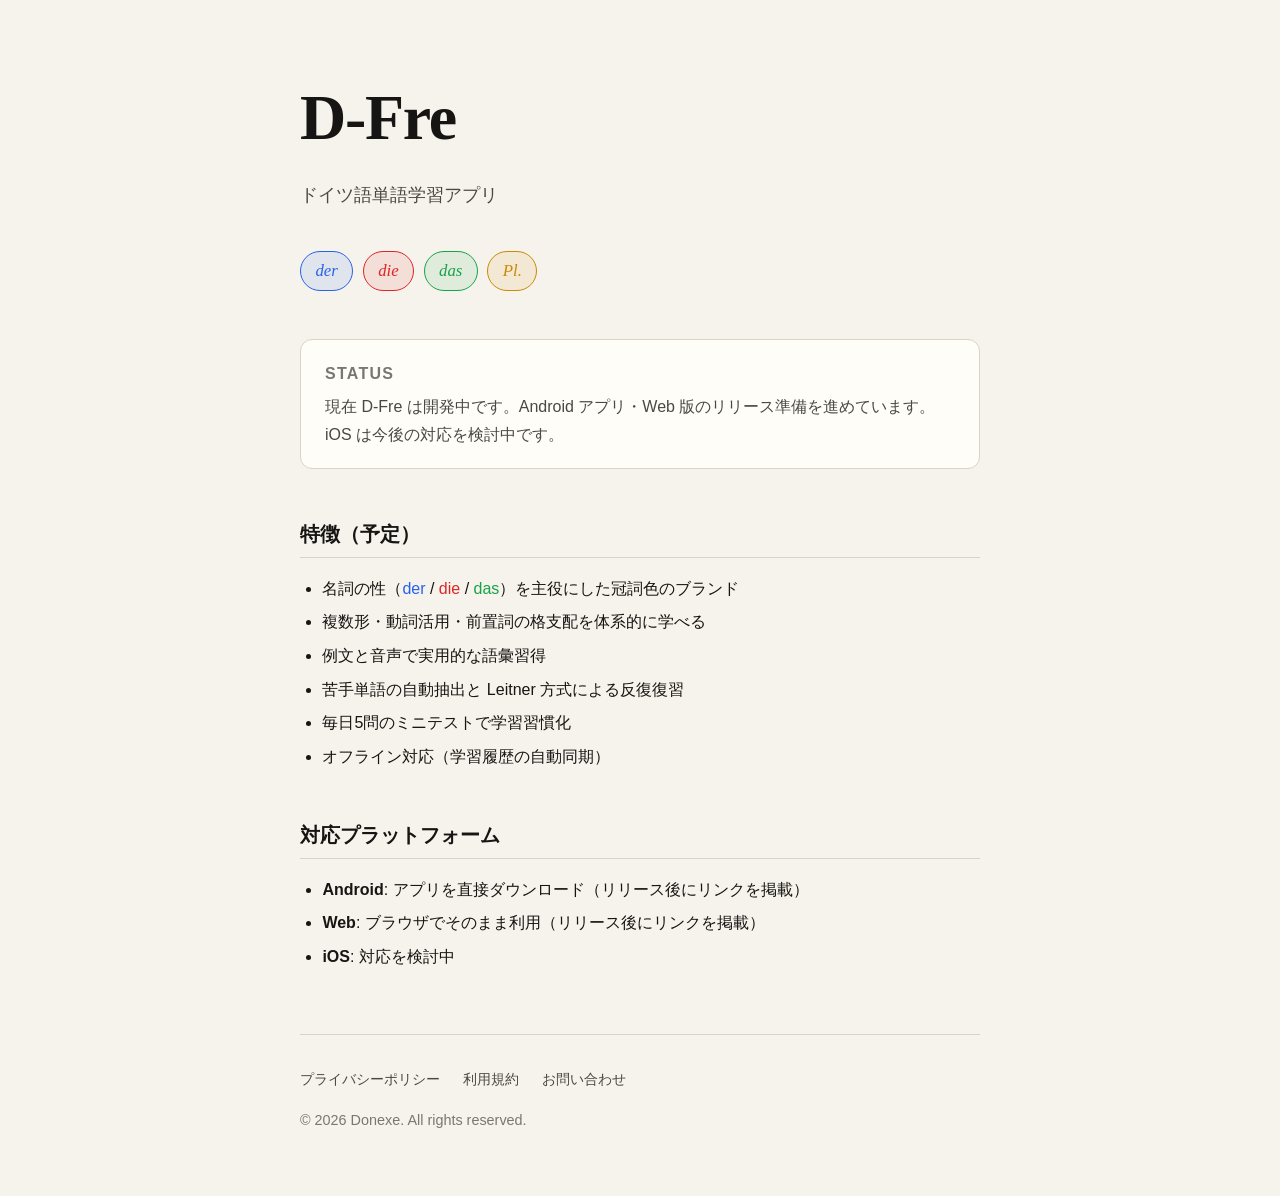
==== index.html @ 9c781c67 "Initial: D-Fre site with privacy policy, terms, and LP placeholder" ====
<!doctype html>
<html lang="ja">
<head>
  <meta charset="utf-8" />
  <meta name="viewport" content="width=device-width, initial-scale=1" />
  <title>D-Fre — ドイツ語単語学習アプリ</title>
  <meta name="description" content="D-Fre は、名詞の性・複数形・動詞活用・前置詞の格支配を主役に据えたドイツ語単語学習アプリです。" />
  <meta property="og:title" content="D-Fre — ドイツ語単語学習アプリ" />
  <meta property="og:description" content="冠詞色・例文・音声・苦手復習でドイツ語の語彙を体系的に。" />
  <meta property="og:type" content="website" />
  <style>
    :root {
      --paper: #f6f3ec;
      --card: #fffdf7;
      --ink: #161513;
      --ink-2: #4b4844;
      --ink-3: #7a7771;
      --rule: #d8d3c4;
      --link: #2563eb;
      --der: #2563eb;
      --die: #dc2626;
      --das: #16a34a;
      --plural: #ca8a04;
    }
    @media (prefers-color-scheme: dark) {
      :root {
        --paper: #14130f;
        --card: #1a1914;
        --ink: #f1ede2;
        --ink-2: #b8b4a7;
        --ink-3: #7e7a6e;
        --rule: #2e2c25;
        --link: #6b9dff;
        --der: #6b9dff;
        --die: #f06770;
        --das: #5fc77b;
        --plural: #e9c553;
      }
    }
    * { box-sizing: border-box; }
    body {
      margin: 0;
      padding: 0;
      font-family: "Hiragino Sans", "Yu Gothic", -apple-system, BlinkMacSystemFont, "Segoe UI", sans-serif;
      color: var(--ink);
      background: var(--paper);
      -webkit-font-smoothing: antialiased;
      line-height: 1.7;
    }
    .wrap { max-width: 720px; margin: 0 auto; padding: 4rem 1.25rem; }
    .brand {
      font-family: "Hiragino Mincho ProN", "Yu Mincho", serif;
      font-size: 4rem;
      letter-spacing: -0.02em;
      margin: 0 0 0.5rem;
    }
    .tagline { color: var(--ink-2); font-size: 1.1rem; margin: 0 0 2.5rem; }
    .articles {
      display: flex;
      gap: 0.6rem;
      flex-wrap: wrap;
      margin-bottom: 3rem;
    }
    .chip {
      font-family: "Hiragino Mincho ProN", serif;
      font-style: italic;
      font-size: 1.05rem;
      padding: 0.3rem 0.9rem;
      border-radius: 999px;
      border: 1px solid currentColor;
      background: color-mix(in oklab, currentColor 10%, transparent);
    }
    .chip.der { color: var(--der); }
    .chip.die { color: var(--die); }
    .chip.das { color: var(--das); }
    .chip.plural { color: var(--plural); }

    .status {
      background: var(--card);
      border: 1px solid var(--rule);
      border-radius: 12px;
      padding: 1.25rem 1.5rem;
      margin-bottom: 2.5rem;
    }
    .status h2 {
      margin: 0 0 0.4rem;
      font-size: 1rem;
      color: var(--ink-3);
      font-weight: 600;
      letter-spacing: 0.08em;
      text-transform: uppercase;
    }
    .status p { margin: 0; color: var(--ink-2); }

    h2.section {
      margin-top: 3rem;
      font-size: 1.25rem;
      border-bottom: 1px solid var(--rule);
      padding-bottom: 0.4rem;
    }
    ul.features { padding-left: 1.4rem; }
    ul.features li { margin-bottom: 0.4rem; }

    footer {
      margin-top: 4rem;
      padding-top: 2rem;
      border-top: 1px solid var(--rule);
      font-size: 0.9rem;
      color: var(--ink-3);
    }
    footer a {
      color: var(--ink-2);
      text-decoration: none;
      margin-right: 1.2rem;
    }
    footer a:hover { color: var(--link); }
    .copyright { display: block; margin-top: 1rem; color: var(--ink-3); }
  </style>
</head>
<body>

<main class="wrap">

  <h1 class="brand">D-Fre</h1>
  <p class="tagline">ドイツ語単語学習アプリ</p>

  <div class="articles" aria-label="冠詞色">
    <span class="chip der">der</span>
    <span class="chip die">die</span>
    <span class="chip das">das</span>
    <span class="chip plural">Pl.</span>
  </div>

  <section class="status">
    <h2>Status</h2>
    <p>現在 D-Fre は開発中です。Android アプリ・Web 版のリリース準備を進めています。iOS は今後の対応を検討中です。</p>
  </section>

  <h2 class="section">特徴（予定）</h2>
  <ul class="features">
    <li>名詞の性（<span style="color:var(--der)">der</span> / <span style="color:var(--die)">die</span> / <span style="color:var(--das)">das</span>）を主役にした冠詞色のブランド</li>
    <li>複数形・動詞活用・前置詞の格支配を体系的に学べる</li>
    <li>例文と音声で実用的な語彙習得</li>
    <li>苦手単語の自動抽出と Leitner 方式による反復復習</li>
    <li>毎日5問のミニテストで学習習慣化</li>
    <li>オフライン対応（学習履歴の自動同期）</li>
  </ul>

  <h2 class="section">対応プラットフォーム</h2>
  <ul class="features">
    <li><strong>Android</strong>: アプリを直接ダウンロード（リリース後にリンクを掲載）</li>
    <li><strong>Web</strong>: ブラウザでそのまま利用（リリース後にリンクを掲載）</li>
    <li><strong>iOS</strong>: 対応を検討中</li>
  </ul>

  <footer>
    <a href="./privacy.html">プライバシーポリシー</a>
    <a href="./terms.html">利用規約</a>
    <a href="mailto:Sikun0708@gmail.com">お問い合わせ</a>
    <span class="copyright">© 2026 Donexe. All rights reserved.</span>
  </footer>

</main>

</body>
</html>
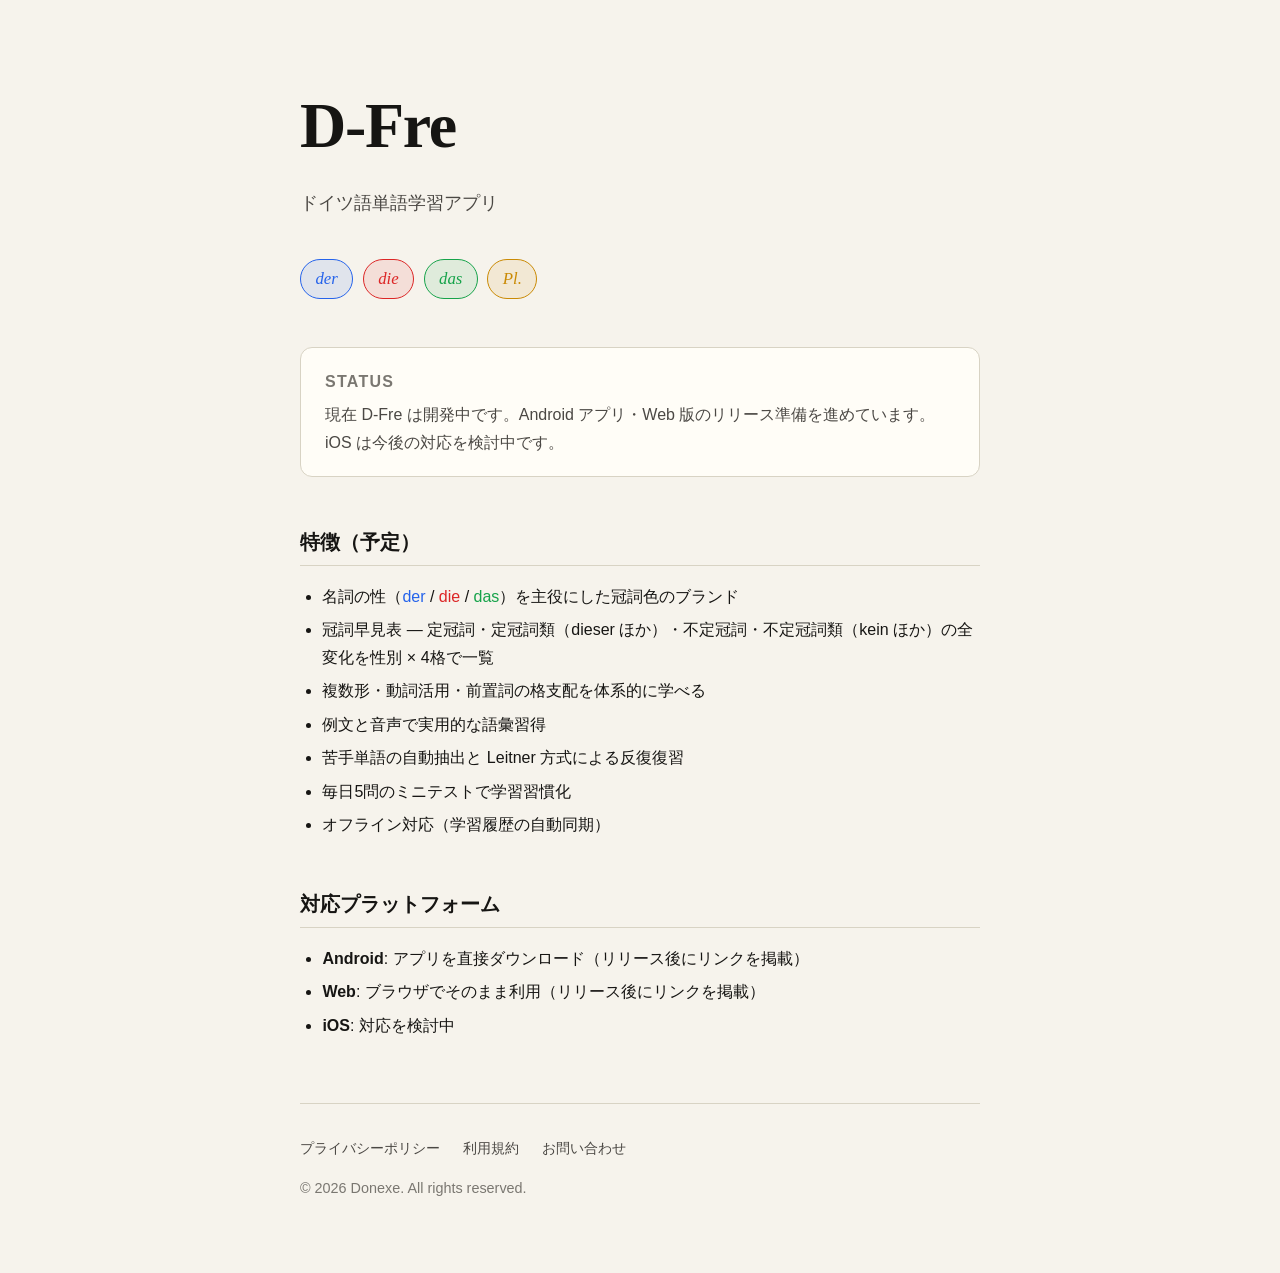
==== commit ac2ee3da: "feat(lp): 共通CSS抽出・a11y・プライバシー実態整合・冠詞早見表 - styles.css 新規（トークン・nav・h2・table・footer 等を集約 Site-3） - 各 HT" ====
--- a/index.html
+++ b/index.html
@@ -8,45 +8,10 @@
   <meta property="og:title" content="D-Fre — ドイツ語単語学習アプリ" />
   <meta property="og:description" content="冠詞色・例文・音声・苦手復習でドイツ語の語彙を体系的に。" />
   <meta property="og:type" content="website" />
+  <link rel="stylesheet" href="./styles.css" />
   <style>
-    :root {
-      --paper: #f6f3ec;
-      --card: #fffdf7;
-      --ink: #161513;
-      --ink-2: #4b4844;
-      --ink-3: #7a7771;
-      --rule: #d8d3c4;
-      --link: #2563eb;
-      --der: #2563eb;
-      --die: #dc2626;
-      --das: #16a34a;
-      --plural: #ca8a04;
-    }
-    @media (prefers-color-scheme: dark) {
-      :root {
-        --paper: #14130f;
-        --card: #1a1914;
-        --ink: #f1ede2;
-        --ink-2: #b8b4a7;
-        --ink-3: #7e7a6e;
-        --rule: #2e2c25;
-        --link: #6b9dff;
-        --der: #6b9dff;
-        --die: #f06770;
-        --das: #5fc77b;
-        --plural: #e9c553;
-      }
-    }
-    * { box-sizing: border-box; }
-    body {
-      margin: 0;
-      padding: 0;
-      font-family: "Hiragino Sans", "Yu Gothic", -apple-system, BlinkMacSystemFont, "Segoe UI", sans-serif;
-      color: var(--ink);
-      background: var(--paper);
-      -webkit-font-smoothing: antialiased;
-      line-height: 1.7;
-    }
+    /* index 固有レイアウト（共通分は styles.css） */
+    body { line-height: 1.7; }
     .wrap { max-width: 720px; margin: 0 auto; padding: 4rem 1.25rem; }
     .brand {
       font-family: "Hiragino Mincho ProN", "Yu Mincho", serif;
@@ -55,12 +20,7 @@
       margin: 0 0 0.5rem;
     }
     .tagline { color: var(--ink-2); font-size: 1.1rem; margin: 0 0 2.5rem; }
-    .articles {
-      display: flex;
-      gap: 0.6rem;
-      flex-wrap: wrap;
-      margin-bottom: 3rem;
-    }
+    .articles { display: flex; gap: 0.6rem; flex-wrap: wrap; margin-bottom: 3rem; }
     .chip {
       font-family: "Hiragino Mincho ProN", serif;
       font-style: italic;
@@ -82,6 +42,7 @@
       padding: 1.25rem 1.5rem;
       margin-bottom: 2.5rem;
     }
+    /* 共通 h2 のボーダー等を打ち消し、ステータス見出し用に上書き */
     .status h2 {
       margin: 0 0 0.4rem;
       font-size: 1rem;
@@ -89,30 +50,16 @@
       font-weight: 600;
       letter-spacing: 0.08em;
       text-transform: uppercase;
+      border-bottom: none;
+      padding-bottom: 0;
     }
     .status p { margin: 0; color: var(--ink-2); }
 
-    h2.section {
-      margin-top: 3rem;
-      font-size: 1.25rem;
-      border-bottom: 1px solid var(--rule);
-      padding-bottom: 0.4rem;
-    }
-    ul.features { padding-left: 1.4rem; }
+    h2.section { margin-top: 3rem; }
     ul.features li { margin-bottom: 0.4rem; }
 
-    footer {
-      margin-top: 4rem;
-      padding-top: 2rem;
-      border-top: 1px solid var(--rule);
-      font-size: 0.9rem;
-      color: var(--ink-3);
-    }
-    footer a {
-      color: var(--ink-2);
-      text-decoration: none;
-      margin-right: 1.2rem;
-    }
+    footer { margin-top: 4rem; padding-top: 2rem; font-size: 0.9rem; }
+    footer a { color: var(--ink-2); text-decoration: none; margin-right: 1.2rem; }
     footer a:hover { color: var(--link); }
     .copyright { display: block; margin-top: 1rem; color: var(--ink-3); }
   </style>
@@ -139,6 +86,7 @@
   <h2 class="section">特徴（予定）</h2>
   <ul class="features">
     <li>名詞の性（<span style="color:var(--der)">der</span> / <span style="color:var(--die)">die</span> / <span style="color:var(--das)">das</span>）を主役にした冠詞色のブランド</li>
+    <li>冠詞早見表 — 定冠詞・定冠詞類（dieser ほか）・不定冠詞・不定冠詞類（kein ほか）の全変化を性別 × 4格で一覧</li>
     <li>複数形・動詞活用・前置詞の格支配を体系的に学べる</li>
     <li>例文と音声で実用的な語彙習得</li>
     <li>苦手単語の自動抽出と Leitner 方式による反復復習</li>
--- a/styles.css
+++ b/styles.css
@@ -0,0 +1,78 @@
+/* D-Fre LP 共通スタイル（Site-3: 3ページ共通CSSを集約してDRY化）
+   ページ固有のレイアウトは各 HTML の <style> に残す。 */
+
+:root {
+  --paper: #f6f3ec;
+  --card: #fffdf7;
+  --ink: #161513;
+  --ink-2: #4b4844;
+  --ink-3: #7a7771;
+  --rule: #d8d3c4;
+  --link: #2563eb;
+  --der: #2563eb;
+  --die: #dc2626;
+  --das: #16a34a;
+  --plural: #ca8a04;
+}
+@media (prefers-color-scheme: dark) {
+  :root {
+    --paper: #14130f;
+    --card: #1a1914;
+    --ink: #f1ede2;
+    --ink-2: #b8b4a7;
+    --ink-3: #7e7a6e;
+    --rule: #2e2c25;
+    --link: #6b9dff;
+    --der: #6b9dff;
+    --die: #f06770;
+    --das: #5fc77b;
+    --plural: #e9c553;
+  }
+}
+
+* { box-sizing: border-box; }
+
+body {
+  font-family: "Hiragino Sans", "Yu Gothic", -apple-system, BlinkMacSystemFont, "Segoe UI", sans-serif;
+  color: var(--ink);
+  background: var(--paper);
+  -webkit-font-smoothing: antialiased;
+}
+
+a { color: var(--link); }
+
+/* Site-2: キーボード操作時のフォーカスを可視化（nav/footer 含む全リンク共通） */
+a:focus-visible {
+  outline: 2px solid var(--link);
+  outline-offset: 2px;
+  border-radius: 3px;
+}
+
+nav { margin-bottom: 2rem; font-size: 0.9rem; }
+nav a { color: var(--ink-3); text-decoration: none; margin-right: 1rem; }
+nav a:hover { color: var(--link); }
+
+h1 {
+  font-family: "Hiragino Mincho ProN", "Yu Mincho", serif;
+  font-size: 2rem;
+  margin: 0 0 0.5rem;
+  letter-spacing: -0.01em;
+}
+.meta { color: var(--ink-3); font-size: 0.9rem; }
+
+h2 {
+  margin-top: 2.5rem;
+  font-size: 1.25rem;
+  border-bottom: 1px solid var(--rule);
+  padding-bottom: 0.4rem;
+}
+h3 { margin-top: 1.5rem; font-size: 1.05rem; color: var(--ink-2); }
+
+table { border-collapse: collapse; width: 100%; margin: 1rem 0; font-size: 0.92rem; background: var(--card); }
+th, td { border: 1px solid var(--rule); padding: 0.6rem 0.8rem; text-align: left; vertical-align: top; }
+th { background: var(--paper); font-weight: 600; }
+
+ul { padding-left: 1.4rem; }
+li { margin-bottom: 0.3rem; }
+
+footer { border-top: 1px solid var(--rule); color: var(--ink-3); }
